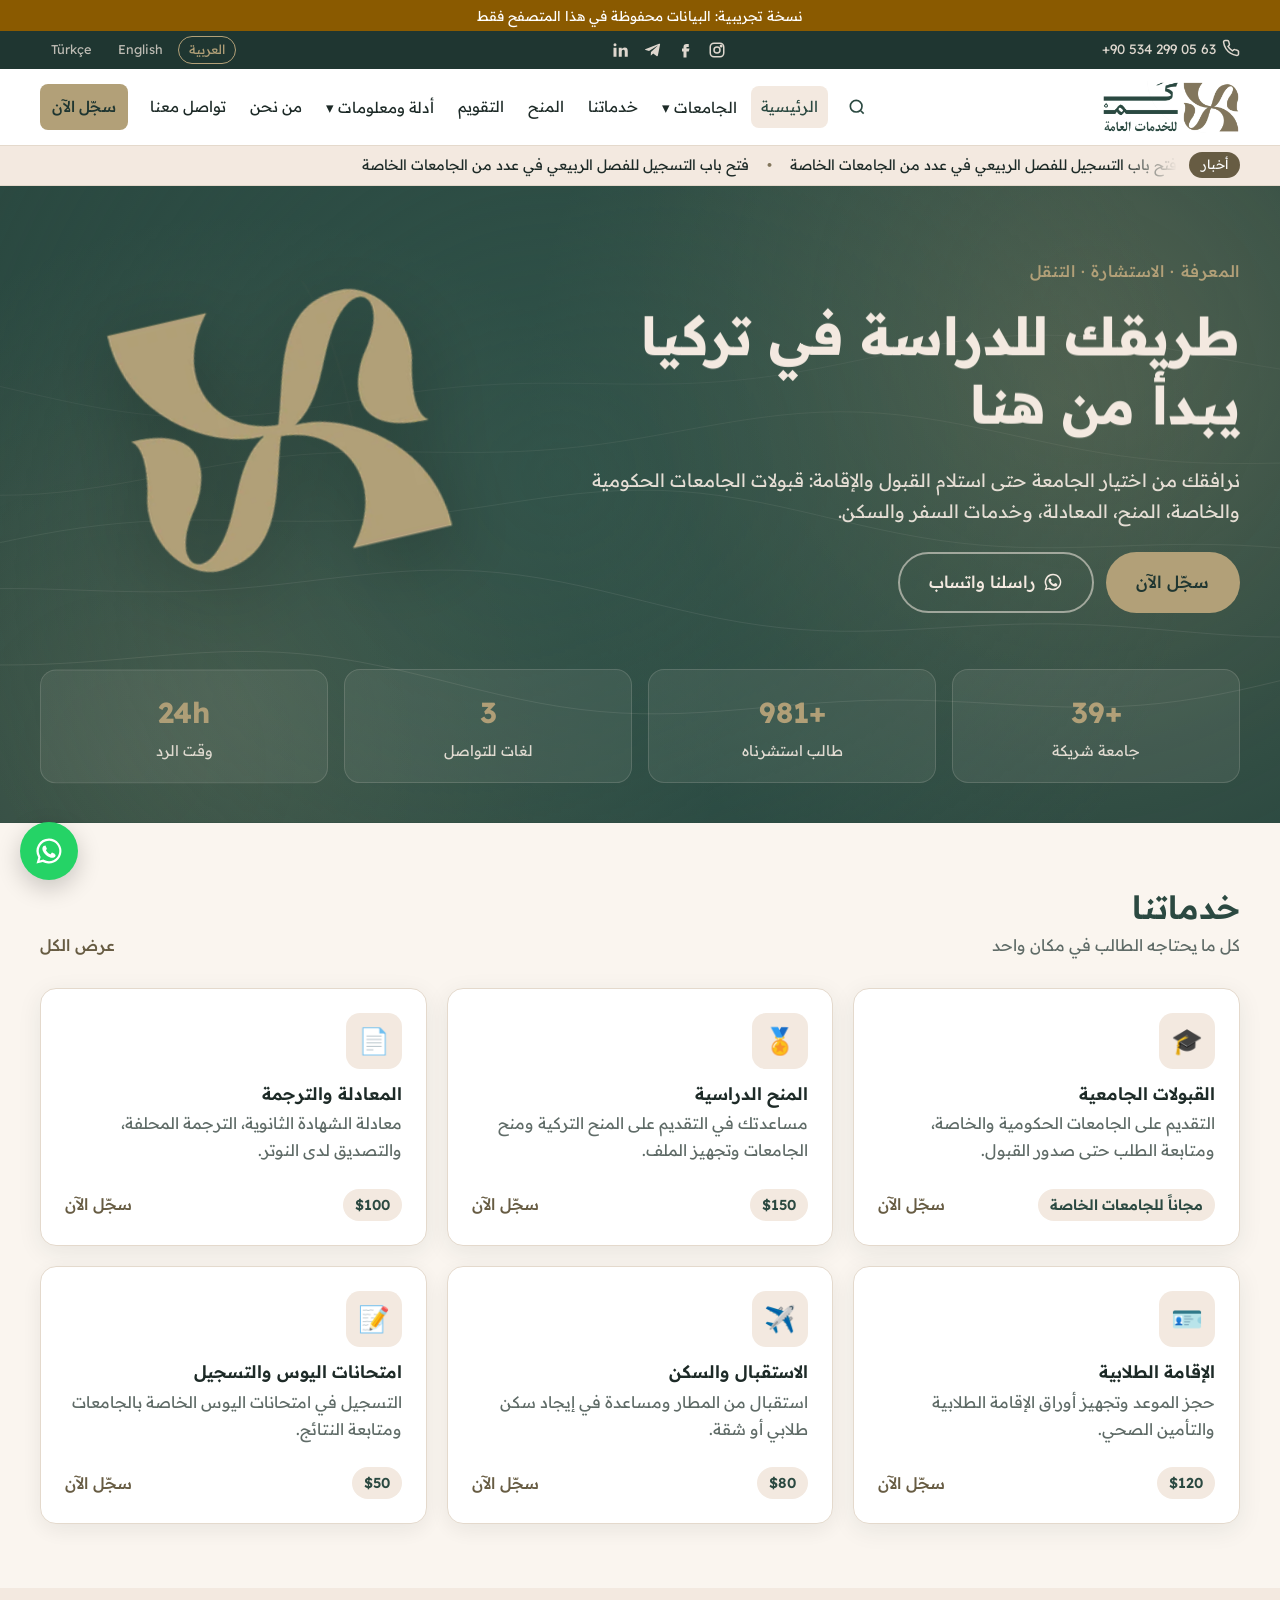
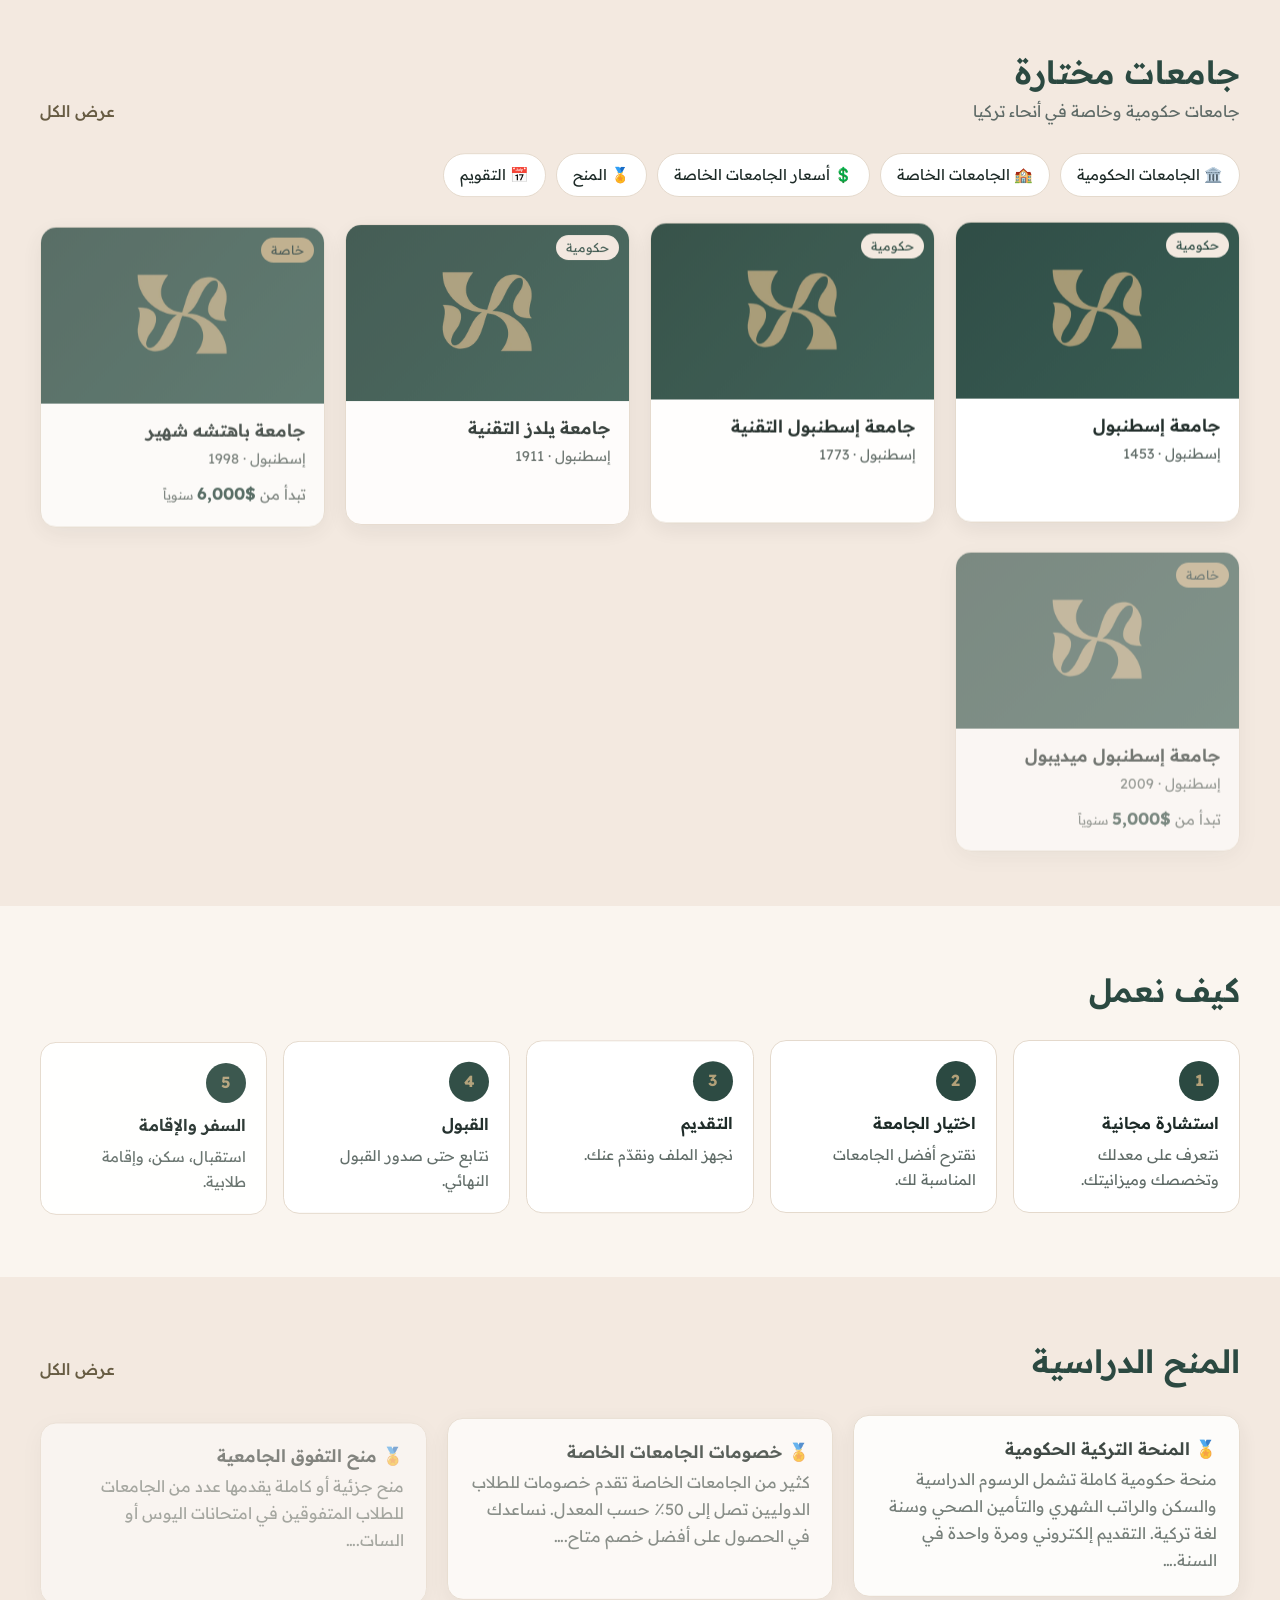
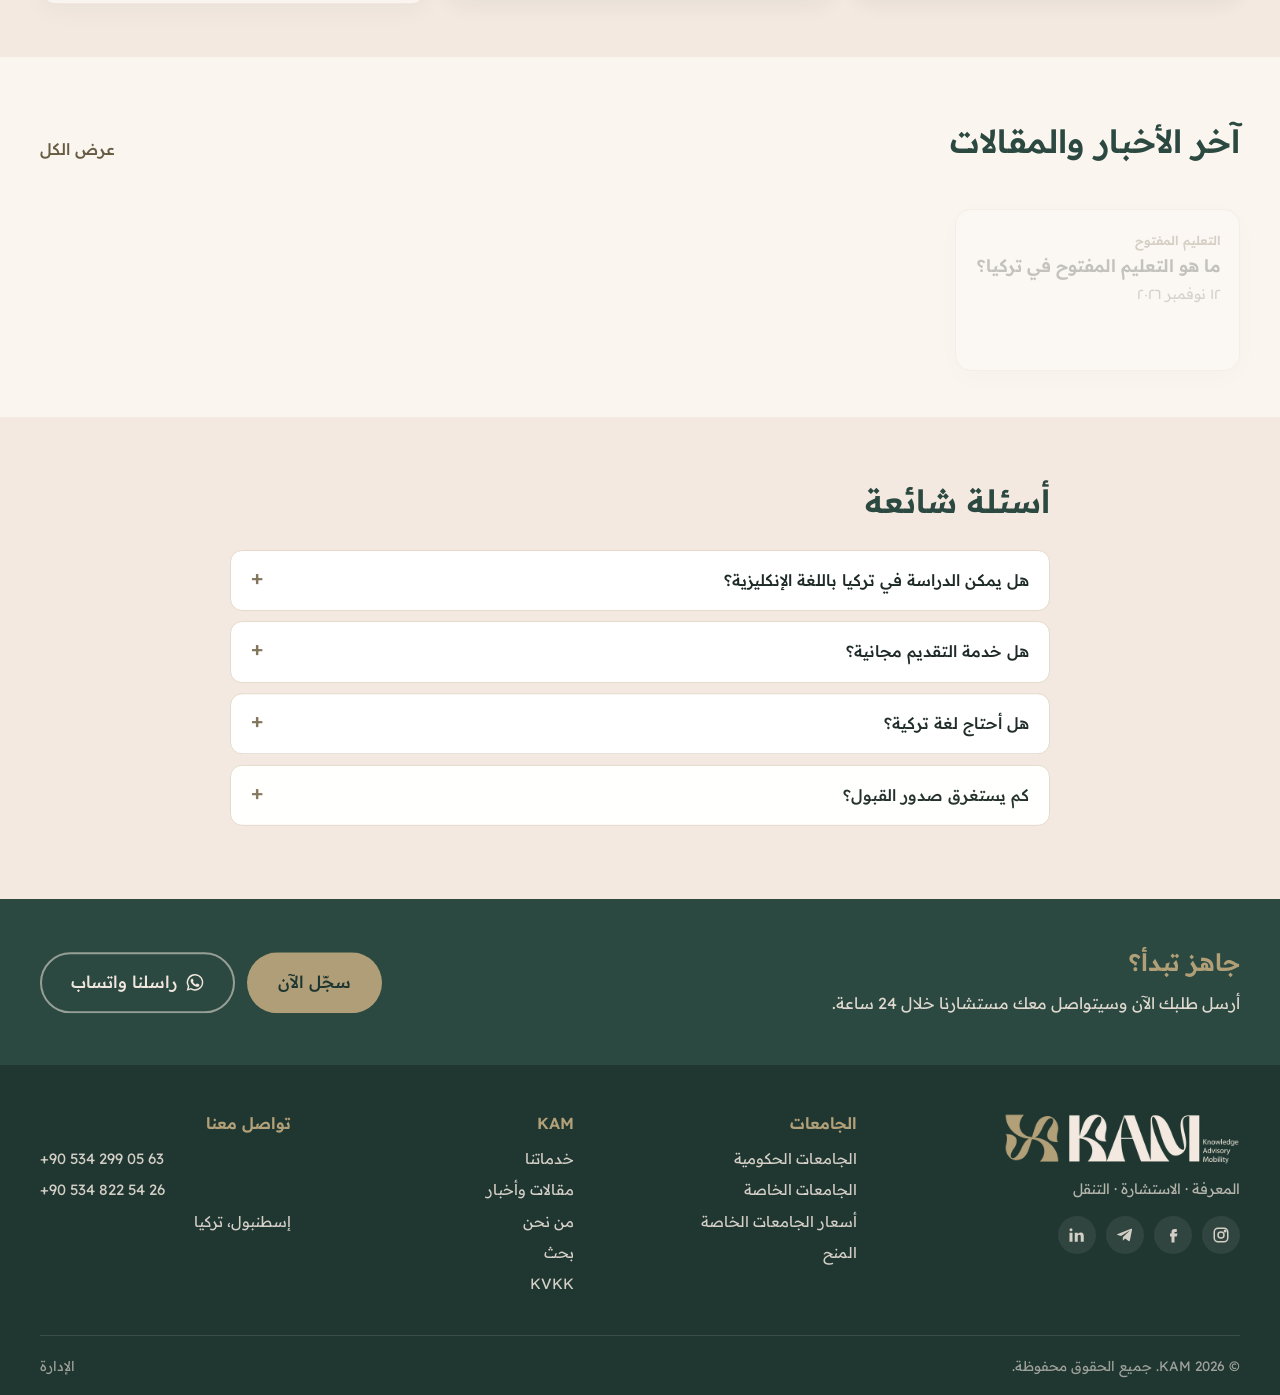
==== index.html @ 0817c44a "Spin the logo mark fast then ease to a stop on every visit to the home page" ====
<!doctype html>
<html lang="ar" dir="rtl">
<head>
  <meta charset="utf-8">
  <meta name="viewport" content="width=device-width, initial-scale=1">
  <title>KAM | كَم للخدمات العامة</title>
  <meta name="description" content="KAM: university admissions, scholarships and student services in Türkiye. كَم: قبولات جامعية ومنح وخدمات طلابية في تركيا.">
  <meta name="theme-color" content="#2B4941">
  <meta property="og:type" content="website">
  <meta property="og:site_name" content="KAM">
  <meta property="og:title" content="KAM | Knowledge · Advisory · Mobility">
  <meta property="og:description" content="KAM: university admissions, scholarships and student services in Türkiye.">
  <meta property="og:image" content="assets/og-image.png">
  <meta name="twitter:card" content="summary_large_image">
  <link rel="manifest" href="manifest.webmanifest">
  <script type="application/ld+json">
  {"@context":"https://schema.org","@type":"EducationalOrganization","name":"KAM","alternateName":"كَم للخدمات العامة","description":"University admissions, scholarships and student services in Türkiye","address":{"@type":"PostalAddress","addressLocality":"Istanbul","addressCountry":"TR"},"telephone":["+905342990563","+905348225426"],"sameAs":["https://www.instagram.com/kam.edu.tr","https://www.facebook.com/kam.edu.tr","https://t.me/kamedutr","https://www.linkedin.com/in/kam-kam-b2823a432"],"availableLanguage":["ar","en","tr"]}
  </script>
  <link rel="icon" type="image/png" href="assets/favicon.png">
  <link rel="apple-touch-icon" href="assets/apple-touch-icon.png">
  <link rel="preconnect" href="https://fonts.googleapis.com">
  <link rel="preconnect" href="https://fonts.gstatic.com" crossorigin>
  <link href="https://fonts.googleapis.com/css2?family=Readex+Pro:wght@300;400;500;600;700&display=swap" rel="stylesheet">
  <link rel="stylesheet" href="css/site.css?v=202611152048">
</head>
<body>
  <a class="skip-link" href="#app">Skip to content</a>
  <aside id="demo-banner" class="demo-banner" aria-label="demo" hidden></aside>
  <div id="topbar" class="topbar" role="region"></div>
  <header id="header" class="header"></header>
  <div id="ticker" class="ticker" role="region" aria-label="News" hidden></div>
  <main id="app" aria-live="polite"><div class="loading"><img src="assets/mark.webp" alt="" width="80" height="80"></div></main>
  <footer id="footer" class="footer"></footer>
  <noscript><p class="noscript">KAM: +90 534 299 05 63 · WhatsApp: https://wa.me/905342990563</p></noscript>
  <aside class="floating" aria-label="Quick contact">
    <button id="to-top" class="to-top" type="button"></button>
    <a id="wa-fab" class="wa-fab" target="_blank" rel="noopener" href="#/contact"></a>
  </aside>
  <script defer src="assets/vendor/gsap.min.js"></script>
  <script defer src="assets/vendor/ScrollTrigger.min.js"></script>
  <script defer src="assets/vendor/SplitText.min.js"></script>
  <script defer src="assets/vendor/lenis.min.js"></script>
  <script defer src="js/motion.js?v=202611152048"></script>
  <script type="module" src="js/site.js?v=202611152048"></script>
</body>
</html>
---- css/site.css ----
:root {
  --green: #2B4941;
  --green-2: #345a50;
  --green-dark: #1f3631;
  --olive: #82765C;
  --olive-text: #675c43;
  --gold: #B2A078;
  --ivory: #F3E9E0;
  --ivory-2: #faf5ef;
  --ink: #1d2a27;
  --muted: #5f6b67;
  --line: #e4d9cc;
  --white: #fff;
  --radius: 16px;
  --shadow: 0 6px 24px rgba(31, 54, 49, .08);
  --font: "Readex Pro", "Segoe UI", Tahoma, sans-serif;
}
* { box-sizing: border-box; }
html { scroll-behavior: smooth; }
@media (prefers-reduced-motion: reduce) { html { scroll-behavior: auto; } }
body { margin: 0; font-family: var(--font); color: var(--ink); background: var(--ivory-2); line-height: 1.7; font-size: 16px; -webkit-font-smoothing: antialiased; }
img { max-width: 100%; display: block; }
a { color: var(--green); text-decoration: none; }
h1, h2, h3, h4 { line-height: 1.3; margin: 0 0 .5em; font-weight: 600; }
p { margin: 0 0 1em; }
.wrap { width: min(1200px, 100% - 32px); margin-inline: auto; }
.narrow { width: min(820px, 100% - 32px); }
.muted { color: var(--muted); }
.mt { margin-top: 2rem; }

/* buttons */
.btn { display: inline-flex; align-items: center; justify-content: center; gap: .5em; padding: .65em 1.3em; border-radius: 999px; font: inherit; font-weight: 500; border: 2px solid transparent; cursor: pointer; transition: .2s; white-space: nowrap; }
.btn-lg { padding: .85em 1.7em; font-size: 1.05rem; }
.btn-block { display: flex; width: 100%; }
.btn-gold { background: var(--gold); color: var(--green-dark); }
.btn-gold:hover { background: #c4b38b; }
.btn-ghost { border-color: rgba(243, 233, 224, .55); color: var(--ivory); }
.btn-ghost:hover { background: rgba(243, 233, 224, .12); }
.btn-outline { border-color: var(--green); color: var(--green); background: transparent; }
.btn-outline:hover { background: var(--green); color: var(--ivory); }
.btn:disabled { opacity: .6; cursor: wait; }
.link { color: var(--olive-text); font-weight: 500; }
.link:hover { color: var(--green); text-decoration: underline; }

.demo-banner { background: #8a5a00; color: #fff; text-align: center; font-size: .85rem; padding: 4px 12px; }

/* topbar */
.topbar { background: var(--green-dark); color: var(--ivory); font-size: .85rem; }
.topbar-in { display: flex; align-items: center; justify-content: space-between; gap: 12px; min-height: 38px; flex-wrap: wrap; }
.topbar a { color: var(--ivory); display: inline-flex; align-items: center; gap: 6px; opacity: .9; }
.topbar a:hover { opacity: 1; }
.tb-social { display: flex; gap: 14px; }
.lang-switch { display: flex; gap: 4px; }
.lang-switch button { background: none; border: 1px solid transparent; color: var(--ivory); font: inherit; font-size: .8rem; padding: 2px 10px; border-radius: 999px; cursor: pointer; opacity: .75; }
.lang-switch button.on { border-color: var(--gold); color: var(--gold); opacity: 1; }

/* header */
.header { background: var(--white); position: sticky; top: 0; z-index: 50; box-shadow: 0 1px 0 var(--line); }
.header-in { display: flex; align-items: center; justify-content: space-between; gap: 16px; min-height: 76px; }
.brand-logo { height: 44px; width: auto; }
.brand-logo.ar { height: 52px; }
.nav { display: flex; align-items: center; gap: 4px; flex-wrap: wrap; }
.nav > a, .dd > a { padding: 8px 10px; border-radius: 8px; color: var(--ink); font-size: .95rem; }
.nav > a:hover, .dd > a:hover, .nav a.active { color: var(--green); background: var(--ivory); }
.nav .nav-cta { color: var(--green-dark); margin-inline-start: 8px; }
.nav .nav-cta:hover { background: #c4b38b; }
.dd { position: relative; }
.dd-menu { position: absolute; inset-inline-start: 0; top: 100%; background: var(--white); border-radius: 12px; box-shadow: var(--shadow); padding: 8px; min-width: 230px; display: none; border: 1px solid var(--line); }
.dd:hover .dd-menu, .dd:focus-within .dd-menu { display: block; }
.dd-menu a { display: block; padding: 8px 12px; border-radius: 8px; color: var(--ink); }
.dd-menu a:hover { background: var(--ivory); }
.menu-btn { display: none; background: none; border: 0; padding: 10px; cursor: pointer; }
.menu-btn span { display: block; width: 24px; height: 2px; background: var(--green); margin: 5px 0; transition: .2s; }

/* ticker */
.ticker { background: var(--ivory); border-bottom: 1px solid var(--line); font-size: .9rem; overflow: hidden; }
.ticker-in { display: flex; align-items: center; gap: 12px; min-height: 40px; }
.ticker-label { background: var(--olive-text); color: #fff; padding: 2px 12px; border-radius: 999px; font-size: .8rem; flex: none; }
.ticker-track { overflow: hidden; flex: 1; mask-image: linear-gradient(90deg, transparent, #000 5%, #000 95%, transparent); }
.ticker-move { display: inline-flex; gap: 18px; white-space: nowrap; animation: tick 40s linear infinite; }
[dir=rtl] .ticker-move { animation-name: tick-rtl; }
.ticker-move:hover { animation-play-state: paused; }
.ticker a { color: var(--ink); }
.ticker .dot { color: var(--olive); }
@keyframes tick { from { transform: translateX(0); } to { transform: translateX(-50%); } }
@keyframes tick-rtl { from { transform: translateX(0); } to { transform: translateX(50%); } }
@media (prefers-reduced-motion: reduce) { .ticker-move { animation: none; } }

/* hero */
.hero { background: var(--green); color: var(--ivory); position: relative; overflow: hidden; padding: 72px 0 40px; }
.hero.has-img { background: linear-gradient(rgba(31, 54, 49, .82), rgba(31, 54, 49, .9)), var(--hero-img) center/cover; }
.hero-pattern { position: absolute; inset: 0; background: radial-gradient(circle at 85% 20%, rgba(178, 160, 120, .18), transparent 40%), radial-gradient(circle at 10% 90%, rgba(178, 160, 120, .12), transparent 35%); pointer-events: none; }
.hero-in { position: relative; display: grid; grid-template-columns: 1.4fr 1fr; gap: 40px; align-items: center; }
.eyebrow { color: var(--gold); font-weight: 500; letter-spacing: .04em; }
.hero h1 { font-size: clamp(2rem, 4.5vw, 3.3rem); font-weight: 700; }
.lead { font-size: 1.15rem; opacity: .92; max-width: 60ch; }
.hero-actions { display: flex; gap: 12px; flex-wrap: wrap; margin-top: 24px; }
.hero-mark { display: flex; justify-content: center; }
.hero-mark img { width: min(320px, 80%); opacity: .95; filter: drop-shadow(0 20px 40px rgba(0, 0, 0, .25)); }
.stats { position: relative; display: grid; grid-template-columns: repeat(4, 1fr); gap: 16px; margin-top: 56px; }
.stat { background: rgba(243, 233, 224, .08); border: 1px solid rgba(243, 233, 224, .15); border-radius: var(--radius); padding: 18px; text-align: center; }
.stat b { display: block; font-size: 1.8rem; color: var(--gold); }
.stat span { font-size: .92rem; opacity: .9; }
.stats.dark { margin-top: 0; }
.stats.dark .stat { background: var(--green); color: var(--ivory); }

/* sections */
.section { padding: 64px 0; }
.section.alt { background: var(--ivory); }
.sec-head { display: flex; align-items: flex-end; justify-content: space-between; gap: 16px; margin-bottom: 28px; flex-wrap: wrap; }
.sec-head h2 { font-size: clamp(1.5rem, 3vw, 2rem); color: var(--green); margin: 0; }
.sec-head p { color: var(--muted); margin: 4px 0 0; }
.page-head { background: var(--green); color: var(--ivory); padding: 48px 0 40px; }
.page-head h1 { font-size: clamp(1.7rem, 4vw, 2.5rem); margin: 0; }
.page-head p { opacity: .85; margin: 8px 0 0; max-width: 70ch; }

.grid { display: grid; gap: 20px; }
.g3 { grid-template-columns: repeat(3, 1fr); }
.g4 { grid-template-columns: repeat(4, 1fr); }
.card { background: var(--white); border-radius: var(--radius); box-shadow: var(--shadow); border: 1px solid var(--line); overflow: hidden; display: flex; flex-direction: column; color: var(--ink); transition: transform .2s, box-shadow .2s; }
a.card:hover { transform: translateY(-3px); box-shadow: 0 12px 30px rgba(31, 54, 49, .14); }
.card-body { padding: 16px 18px 18px; }
.card h3 { font-size: 1.08rem; margin-bottom: .3em; }
.meta { color: var(--muted); font-size: .88rem; margin: 0; }
.thumb { position: relative; aspect-ratio: 16/10; background: var(--ivory); }
.thumb img { width: 100%; height: 100%; object-fit: cover; }
.thumb-ph { width: 100%; height: 100%; display: grid; place-items: center; background: linear-gradient(135deg, var(--green), var(--green-2)); }
.thumb-ph img { width: 34%; height: auto; opacity: .9; }
.tag { position: absolute; top: 10px; inset-inline-start: 10px; padding: 2px 10px; border-radius: 999px; font-size: .78rem; background: var(--ivory); color: var(--green); }
.tag.private { background: var(--gold); color: var(--green-dark); }
.page-head .tag { position: static; display: inline-block; margin-bottom: 8px; }
.price { margin: 8px 0 0; font-size: .92rem; color: var(--muted); }
.price b { color: var(--green); font-size: 1.05rem; }
.price.big b { font-size: 1.5rem; }
.price-pill { background: var(--ivory); color: var(--green); border-radius: 999px; padding: 4px 12px; font-size: .9rem; font-weight: 600; }
.price-pill.muted { color: var(--muted); font-weight: 400; }

.service-card { padding: 24px; }
.svc-icon { width: 56px; height: 56px; border-radius: 14px; background: var(--ivory); display: grid; place-items: center; font-size: 1.6rem; margin-bottom: 14px; overflow: hidden; }
.svc-icon img { width: 100%; height: 100%; object-fit: cover; }
.service-card p { color: var(--muted); flex: 1; }
.svc-foot { display: flex; align-items: center; justify-content: space-between; gap: 8px; margin-top: 8px; flex-wrap: wrap; }

.quick-links { display: flex; gap: 10px; flex-wrap: wrap; margin-bottom: 24px; }
.ql { background: var(--white); border: 1px solid var(--line); padding: 8px 16px; border-radius: 999px; color: var(--ink); font-size: .93rem; }
.ql:hover { border-color: var(--olive); color: var(--green); }

.steps { list-style: none; padding: 0; margin: 0; display: grid; grid-template-columns: repeat(5, 1fr); gap: 16px; counter-reset: s; }
.steps li { background: var(--white); border: 1px solid var(--line); border-radius: var(--radius); padding: 20px; position: relative; }
.steps .num { width: 40px; height: 40px; border-radius: 50%; background: var(--green); color: var(--gold); display: grid; place-items: center; font-weight: 700; margin-bottom: 12px; }
.steps h3 { font-size: 1.02rem; }
.steps p { color: var(--muted); font-size: .92rem; margin: 0; }

.sch-card { padding: 22px; }
.sch-card p { color: var(--muted); margin: 0; }
.sch-full { padding: 28px; margin-bottom: 20px; }
.sch-img { border-radius: 12px; margin-bottom: 16px; max-height: 280px; object-fit: cover; width: 100%; }
.row-gap { display: flex; gap: 14px; align-items: center; flex-wrap: wrap; }

.article-card .cat, .cat { display: inline-block; font-size: .78rem; color: var(--olive-text); font-weight: 600; margin-bottom: 4px; }
.article-img { border-radius: var(--radius); margin-bottom: 24px; width: 100%; }

.faq details { background: var(--white); border: 1px solid var(--line); border-radius: 12px; margin-bottom: 10px; }
.faq summary { padding: 16px 20px; cursor: pointer; font-weight: 500; list-style: none; display: flex; justify-content: space-between; gap: 12px; }
.faq summary::after { content: "+"; color: var(--olive); font-size: 1.3rem; line-height: 1; }
.faq details[open] summary::after { content: "−"; }
.faq details > div { padding: 0 20px 6px; color: var(--muted); }

.cta-band { background: var(--green); color: var(--ivory); padding: 48px 0; }
.cta-in { display: flex; justify-content: space-between; align-items: center; gap: 24px; flex-wrap: wrap; }
.cta-in h2 { color: var(--gold); }
.cta-in p { margin: 0; opacity: .9; }
.cta-in .hero-actions { margin: 0; }

/* list pages */
.filters { display: flex; gap: 12px; flex-wrap: wrap; align-items: center; margin-bottom: 24px; }
.tabs { display: flex; gap: 6px; flex-wrap: wrap; margin-bottom: 16px; }
.filters .tabs { margin: 0; }
.tabs a { padding: 6px 16px; border-radius: 999px; background: var(--white); border: 1px solid var(--line); color: var(--ink); font-size: .93rem; }
.tabs a.on { background: var(--green); color: var(--ivory); border-color: var(--green); }
input, select, textarea { font: inherit; padding: 10px 14px; border: 1px solid var(--line); border-radius: 10px; background: var(--white); color: var(--ink); width: 100%; }
input:focus, select:focus, textarea:focus { outline: 2px solid var(--gold); outline-offset: 1px; border-color: var(--gold); }
.filters input, .filters select { width: auto; flex: 1; min-width: 180px; }
.wide-search { margin-bottom: 24px; }
.empty { color: var(--muted); padding: 24px 0; }

.two-col { display: grid; grid-template-columns: 1fr 340px; gap: 32px; align-items: start; }
.prose { font-size: 1.04rem; }
.prose h2 { color: var(--green); margin-top: 1.5em; }
.prose h3 { color: var(--green); margin-top: 1.4em; font-size: 1.1rem; }
.side-card { background: var(--white); border: 1px solid var(--line); border-radius: var(--radius); padding: 24px; display: flex; flex-direction: column; gap: 12px; position: sticky; top: 96px; }
.side-card.center { align-items: center; text-align: center; }
.about-logo { max-width: 240px; margin: 10px 0; }
.uni-head-in { display: flex; gap: 24px; align-items: center; }
.uni-logo { width: 120px; height: 120px; border-radius: 20px; overflow: hidden; flex: none; border: 3px solid rgba(243, 233, 224, .2); }
.uni-logo > img, .uni-logo .thumb-ph { width: 100%; height: 100%; object-fit: cover; }
.uni-logo .thumb-ph img { width: 50%; height: auto; }

.table { width: 100%; border-collapse: collapse; background: var(--white); border-radius: 12px; overflow: hidden; border: 1px solid var(--line); font-size: .96rem; }
.table th, .table td { padding: 10px 14px; text-align: start; border-bottom: 1px solid var(--line); }
.table th { background: var(--ivory); color: var(--green); font-weight: 600; }
.table tr:last-child td { border-bottom: 0; }
.table td:last-child { font-weight: 600; color: var(--green); white-space: nowrap; }
.note { color: var(--muted); font-size: .88rem; margin-top: 10px; }
.price-block { background: var(--white); border: 1px solid var(--line); border-radius: var(--radius); padding: 20px; margin-bottom: 18px; }
.pb-head { display: flex; align-items: center; gap: 12px; flex-wrap: wrap; margin-bottom: 12px; }
.pb-head h3 { margin: 0; color: var(--green); }

.timeline { list-style: none; padding: 0; margin: 0 0 1rem; }
.timeline li { display: grid; grid-template-columns: 170px 1fr; gap: 16px; padding: 16px 0; border-bottom: 1px solid var(--line); }
.timeline time { color: var(--olive-text); font-weight: 600; }
.timeline h3 { font-size: 1.05rem; margin: 0; }
.timeline p { color: var(--muted); margin: 4px 0 0; font-size: .92rem; }
.timeline.past { opacity: .6; }

.contact-list { display: grid; gap: 22px; }
.contact-list h3 { color: var(--green); font-size: 1rem; margin-bottom: 4px; }
.map { width: 100%; height: 380px; border: 0; border-radius: var(--radius); }

/* form */
.form { padding: 28px; }
.form-grid { display: grid; grid-template-columns: 1fr 1fr; gap: 16px; margin-bottom: 18px; }
.form label { display: flex; flex-direction: column; gap: 6px; font-size: .93rem; font-weight: 500; }
.form label.full { grid-column: 1 / -1; }
.form label.check { flex-direction: row; align-items: flex-start; gap: 10px; font-weight: 400; }
.form label.check input { width: 20px; height: 20px; flex: none; margin-top: 3px; accent-color: var(--green); }
.form label.invalid input, .form label.invalid select { border-color: #b3261e; }
.form label.invalid.check span { color: #b3261e; }
.req { color: #b3261e; }
.hp, .sr-only { position: absolute !important; width: 1px; height: 1px; padding: 0; margin: -1px; overflow: hidden; clip: rect(0 0 0 0); clip-path: inset(50%); white-space: nowrap; border: 0; }
.form-error { color: #b3261e; font-weight: 500; }
.done { padding: 40px; text-align: center; align-items: center; }
.done h2 { color: var(--green); }

/* footer */
.footer { background: var(--green-dark); color: var(--ivory); padding-top: 48px; }
.footer-grid { display: grid; grid-template-columns: 1.4fr 1fr 1fr 1fr; gap: 32px; }
.footer h2.f-h { font-size: 1rem; }
.footer h4, .footer h2.f-h { color: var(--gold); font-size: 1rem; margin-bottom: 12px; }
.footer a, .footer span { display: block; color: var(--ivory); opacity: .85; margin-bottom: 6px; font-size: .93rem; }
.footer a:hover { opacity: 1; }
.footer-logo { height: 52px; width: auto; margin-bottom: 12px; }
.muted-light { opacity: .7; font-size: .9rem; }
.footer-social { display: flex; gap: 10px; }
.footer-social a { display: grid; place-items: center; width: 38px; height: 38px; border-radius: 50%; background: rgba(243, 233, 224, .1); margin: 0; }
.footer-social.dark a { background: var(--ivory); color: var(--green); }
.footer-bottom { display: flex; justify-content: space-between; gap: 12px; border-top: 1px solid rgba(243, 233, 224, .12); margin-top: 32px; padding: 18px 0; flex-wrap: wrap; }
.footer-bottom span, .footer-bottom a { margin: 0; font-size: .85rem; opacity: .6; }

.wa-fab { position: fixed; bottom: 20px; inset-inline-end: 20px; width: 58px; height: 58px; border-radius: 50%; background: #25D366; color: #fff; display: grid; place-items: center; box-shadow: 0 8px 24px rgba(0, 0, 0, .2); z-index: 60; }
.wa-fab svg { width: 30px; height: 30px; }
.loading { min-height: 60vh; display: grid; place-items: center; }
.loading img { width: 80px; animation: pulse 1.2s ease-in-out infinite; }
@keyframes pulse { 50% { opacity: .3; } }

/* responsive */
@media (max-width: 1100px) {
  .menu-btn { display: block; }
  .nav { display: none; position: absolute; top: 100%; inset-inline: 0; background: var(--white); flex-direction: column; flex-wrap: nowrap; align-items: stretch; padding: 12px 16px 20px; box-shadow: var(--shadow); max-height: calc(100vh - 120px); overflow: auto; }
  .nav-open .nav { display: flex; }
  .dd-menu { display: block; position: static; box-shadow: none; border: 0; padding: 0 12px; }
  .nav .nav-cta { margin: 8px 0 0; }
  .g4 { grid-template-columns: repeat(3, 1fr); }
  .steps { grid-template-columns: repeat(3, 1fr); }
}
@media (max-width: 860px) {
  .hero-in, .two-col { grid-template-columns: 1fr; }
  .hero-mark { display: none; }
  .stats { grid-template-columns: repeat(2, 1fr); }
  .g3, .g4 { grid-template-columns: repeat(2, 1fr); }
  .footer-grid { grid-template-columns: 1fr 1fr; }
  .side-card { position: static; }
  .steps { grid-template-columns: 1fr 1fr; }
}
@media (max-width: 560px) {
  .g3, .g4, .steps, .form-grid { grid-template-columns: 1fr; }
  .footer-grid { grid-template-columns: 1fr; }
  .timeline li { grid-template-columns: 1fr; gap: 4px; }
  .tb-contact { display: none; }
  .section { padding: 44px 0; }
  .hero { padding: 48px 0 32px; }
  .brand-logo { height: 36px; }
  .brand-logo.ar { height: 44px; }
  .uni-head-in { flex-direction: column; align-items: flex-start; }
  .uni-logo { width: 84px; height: 84px; }
  .form { padding: 20px; }
}

/* admission calendar table */
.cal-search { padding: 20px; margin-bottom: 18px; background: var(--ivory); box-shadow: none; }
.cal-search label { font-weight: 600; color: var(--green); margin-bottom: 10px; display: block; }
.cal-search-row { display: flex; gap: 10px; flex-wrap: wrap; }
.cal-search-row input { flex: 3; min-width: 220px; }
.cal-search-row select { flex: 1; min-width: 150px; width: auto; }
.btn-clear { background: var(--olive-text); color: #fff; border-radius: 10px; }
.btn-clear:hover { background: var(--green); }
.cal-legend { display: flex; gap: 16px; flex-wrap: wrap; margin-bottom: 14px; font-size: .9rem; }
.lg { display: inline-flex; align-items: center; gap: 6px; }
.lg::before { content: ""; width: 14px; height: 14px; border-radius: 4px; background: var(--c); }
.lg.open, .st-open { --c: #1a7a43; --bg: #cdebd7; }
.lg.soon, .st-soon { --c: #675c43; --bg: #ffffff; }
.lg.closed, .st-closed { --c: #c0392b; --bg: #f6d4d0; }
.lg.soon::before { background: #fff; border: 1px solid var(--line); }
.cal-wrap { background: var(--white); border-radius: var(--radius); border: 1px solid var(--line); overflow-x: auto; }
.cal-table { width: 100%; border-collapse: collapse; font-size: .95rem; }
.cal-table th { background: var(--green); color: var(--ivory); font-weight: 500; padding: 14px; text-align: start; white-space: nowrap; }
.cal-table td { padding: 14px; border-bottom: 1px solid rgba(0, 0, 0, .06); background: var(--bg); }
.cal-table tr td:first-child { border-inline-start: 5px solid var(--c); }
.cal-table td b { display: block; color: var(--ink); }
.st-badge { display: inline-block; margin-top: 4px; font-size: .75rem; color: #fff; background: var(--c); padding: 1px 8px; border-radius: 999px; }
.st-closed td { color: #6b2a23; }
.st-closed .btn-reg { background: #5c6260; }
.cal-act { white-space: nowrap; }
.btn-reg { background: var(--green); color: var(--ivory); padding: .45em 1.1em; border-radius: 10px; font-size: .9rem; }
.btn-reg:hover { background: var(--green-dark); }
@media (max-width: 760px) {
  .cal-table thead { display: none; }
  .cal-table, .cal-table tbody, .cal-table tr, .cal-table td { display: block; width: 100%; }
  .cal-table tr { border-inline-start: 5px solid var(--c); background: var(--bg); margin-bottom: 10px; border-radius: 10px; overflow: hidden; }
  .cal-table tr td:first-child { border-inline-start: 0; }
  .cal-table td { border: 0; padding: 6px 14px; display: flex; justify-content: space-between; gap: 12px; }
  .cal-table td[data-l]::before { content: attr(data-l); color: var(--muted); font-size: .85rem; flex: none; }
  .cal-table td:first-child { display: block; padding-top: 12px; }
  .cal-table td:first-child::before { display: none; }
  .cal-act { padding-bottom: 12px !important; }
}

/* university page */
.uni-hero { position: relative; min-height: 380px; display: flex; align-items: stretch; color: #fff; background: linear-gradient(135deg, var(--green-dark), var(--green)); overflow: hidden; }
.uni-hero.has-img { background: linear-gradient(180deg, rgba(0,0,0,.15) 30%, rgba(20,35,31,.88)), var(--cover) center/cover; min-height: 460px; }
.uni-hero-mark { position: absolute; inset-inline-end: 6%; top: 50%; transform: translateY(-50%); width: 260px; opacity: .14; }
.uni-hero-in { position: relative; padding: 24px 0 36px; display: flex; flex-direction: column; justify-content: space-between; gap: 40px; min-height: inherit; }
.crumbs { font-size: .88rem; opacity: .85; }
.crumbs a { color: #fff; }
.uni-hero-title { display: flex; gap: 20px; align-items: flex-end; }
.uni-hero h1 { font-size: clamp(1.8rem, 4.5vw, 3rem); margin: 8px 0 4px; text-shadow: 0 2px 12px rgba(0,0,0,.3); }
.alt-name { display: block; font-size: .5em; font-weight: 500; opacity: .85; margin-top: 4px; }
.uni-hero p { margin: 0; opacity: .9; }
.uni-hero .tag { position: static; display: inline-block; background: var(--gold); color: var(--green-dark); }
.uni-hero .uni-logo { width: 96px; height: 96px; background: #fff; border-radius: 18px; padding: 8px; flex: none; }
.uni-hero .uni-logo img { width: 100%; height: 100%; object-fit: contain; }
.uni-tabs { background: var(--white); border-bottom: 1px solid var(--line); position: sticky; top: 76px; z-index: 20; }
.uni-tabs .wrap { display: flex; gap: 4px; overflow-x: auto; }
.uni-tabs a { padding: 14px 16px; color: var(--ink); white-space: nowrap; border-bottom: 3px solid transparent; }
.uni-tabs a:hover { color: var(--green); border-color: var(--gold); }
.uni-body { min-width: 0; }
.uni-sec { background: var(--white); border: 1px solid var(--line); border-radius: var(--radius); padding: 24px; margin-bottom: 20px; scroll-margin-top: 150px; }
.uni-sec h2 { color: var(--green); font-size: 1.3rem; padding-bottom: 10px; border-bottom: 2px solid var(--ivory); margin-bottom: 16px; }
.uni-sec p:last-child { margin-bottom: 0; }
.chips { list-style: none; padding: 0; margin: 0; display: flex; flex-wrap: wrap; gap: 8px; }
.chips li { background: var(--ivory); color: var(--green); padding: 6px 14px; border-radius: 999px; font-size: .93rem; }
.checks { list-style: none; padding: 0; margin: 0; display: grid; gap: 8px; }
.checks li { padding-inline-start: 30px; position: relative; }
.checks li::before { content: "✓"; position: absolute; inset-inline-start: 0; width: 22px; height: 22px; border-radius: 50%; background: var(--green); color: var(--gold); display: grid; place-items: center; font-size: .8rem; top: 2px; }
.uni-dates { display: grid; gap: 12px; }
.ud { background: var(--bg); border: 1px solid rgba(0,0,0,.06); border-inline-start: 5px solid var(--c); border-radius: 12px; padding: 14px 16px; }
.ud dl { display: grid; grid-template-columns: repeat(4, 1fr); gap: 10px; margin: 10px 0 0; }
.ud dt { font-size: .8rem; color: #4d5653; }
.ud dd { margin: 0; font-weight: 600; }
.uni-cta { flex-direction: row; align-items: center; justify-content: space-between; gap: 16px; padding: 24px; background: var(--ivory); box-shadow: none; flex-wrap: wrap; }
.uni-cta h3 { color: var(--green); }
.uni-cta p { margin: 0; color: var(--muted); }
.uni-side { display: grid; gap: 18px; position: sticky; top: 140px; }
.uni-side .side-card { position: static; }
.facts { display: grid; gap: 8px; margin: 0; }
.facts div { display: flex; justify-content: space-between; gap: 10px; border-bottom: 1px dashed var(--line); padding-bottom: 6px; }
.facts dt { color: var(--muted); }
.facts dd { margin: 0; font-weight: 600; text-align: end; }
.contact-box { background: linear-gradient(160deg, var(--green), var(--green-dark)); color: var(--ivory); border: 0; }
.contact-box h3 { color: var(--gold); margin: 0; }
.contact-box p { margin: 0; opacity: .9; font-size: .93rem; }
.btn-wa { background: #117a43; color: #fff; }
.btn-tg { background: #1a6fa3; color: #fff; }
@media (max-width: 860px) {
  .uni-side { position: static; }
  .uni-tabs { top: 0; }
  .ud dl { grid-template-columns: 1fr 1fr; }
  .uni-hero { min-height: 300px; }
  .uni-hero.has-img { min-height: 360px; }
}

/* motion (GSAP + Lenis) */
html.lenis, html.lenis body { height: auto; }
html.lenis { scroll-behavior: auto; }
.lenis:not(.lenis-autoToggle).lenis-stopped { overflow: clip; }
.lenis.lenis-smooth [data-lenis-prevent] { overscroll-behavior: contain; }
.lenis.lenis-smooth iframe { pointer-events: none; }
.hero-canvas { position: absolute; inset: 0; width: 100%; height: 100%; pointer-events: none; }
.motion .hero .hero-pattern { opacity: .5; }
.hero-in, .hero .stats { z-index: 1; }
.sw { will-change: transform; }

/* audit additions */
:focus-visible { outline: 3px solid var(--gold); outline-offset: 2px; }
.form label.check a { text-decoration: underline; }
.header-tools { display: flex; align-items: center; gap: 4px; order: 3; }
.search-btn { display: grid; place-items: center; width: 42px; height: 42px; border-radius: 50%; color: var(--green); }
.search-btn:hover { background: var(--ivory); }
@media (min-width: 1101px) { .header-tools { order: 0; margin-inline-start: auto; } .header-in { gap: 8px; } }
.search-form { display: flex; gap: 10px; margin-bottom: 24px; flex-wrap: wrap; }
.search-form input { flex: 1; min-width: 220px; font-size: 1.05rem; padding: 14px 18px; }
.search-h { color: var(--green); font-size: 1.15rem; margin-top: 28px; }
.search-h small { color: var(--muted); font-weight: 400; }
.search-list { list-style: none; padding: 0; margin: 0; display: grid; gap: 8px; }
.search-list a { display: flex; flex-direction: column; background: var(--white); border: 1px solid var(--line); border-radius: 12px; padding: 12px 16px; color: var(--ink); }
.search-list a:hover { border-color: var(--olive); }
.search-list span { color: var(--muted); font-size: .88rem; }
.share { display: flex; align-items: center; gap: 8px; flex-wrap: wrap; margin: 20px 0; }
.share span { color: var(--muted); font-size: .92rem; margin-inline-end: 4px; }
.share a, .share button { display: grid; place-items: center; width: 38px; height: 38px; border-radius: 50%; background: var(--ivory); color: var(--green); border: 0; cursor: pointer; }
.share a:hover, .share button:hover { background: var(--green); color: var(--ivory); }
.share .copy-link.ok { background: #1f8a4c; color: #fff; }
.updated { color: var(--muted); font-size: .85rem; margin: 0; }
.cal-levels { margin-bottom: 12px; }
.to-top { position: fixed; bottom: 90px; inset-inline-end: 26px; width: 44px; height: 44px; border-radius: 50%; border: 0; background: var(--green); color: var(--ivory); display: grid; place-items: center; cursor: pointer; opacity: 0; pointer-events: none; transform: translateY(10px); transition: .25s; z-index: 60; box-shadow: var(--shadow); }
.to-top.show { opacity: 1; pointer-events: auto; transform: none; }
.noscript { padding: 40px 16px; text-align: center; }
.skip-link { position: absolute; inset-inline-start: 12px; top: -60px; background: var(--gold); color: var(--green-dark); padding: 8px 14px; border-radius: 8px; z-index: 100; }
.skip-link:focus { top: 12px; }
.price-block h2 { margin: 0; color: var(--green); font-size: 1.15rem; }
.contact-list h2 { color: var(--green); font-size: 1rem; margin-bottom: 4px; }
.prose h2.ph { font-size: 1.1rem; }

/* logo mark also on phones (spins on the home page) */
.hero-mark img { transform-origin: 50% 50%; }
@media (max-width: 860px) {
  .hero-mark { display: flex; order: -1; justify-content: flex-start; }
  .hero-mark img { width: 120px; }
}
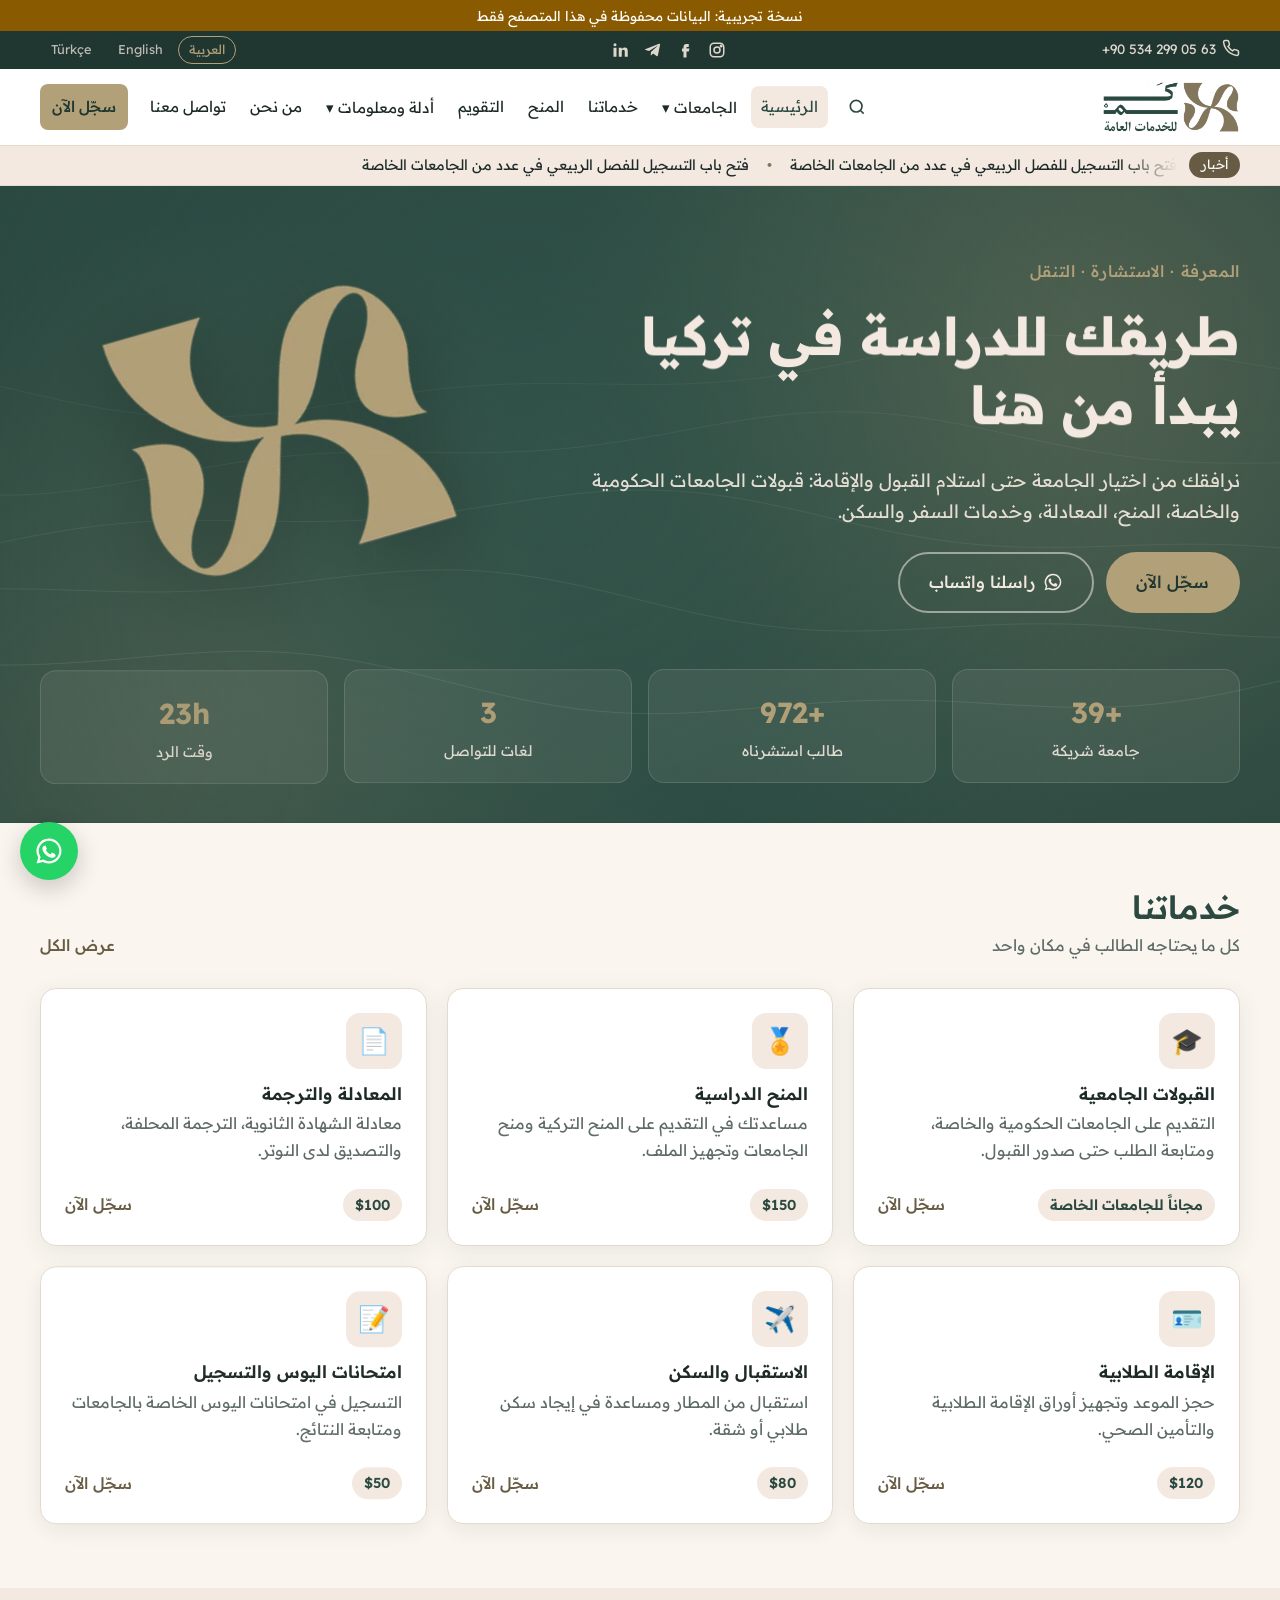
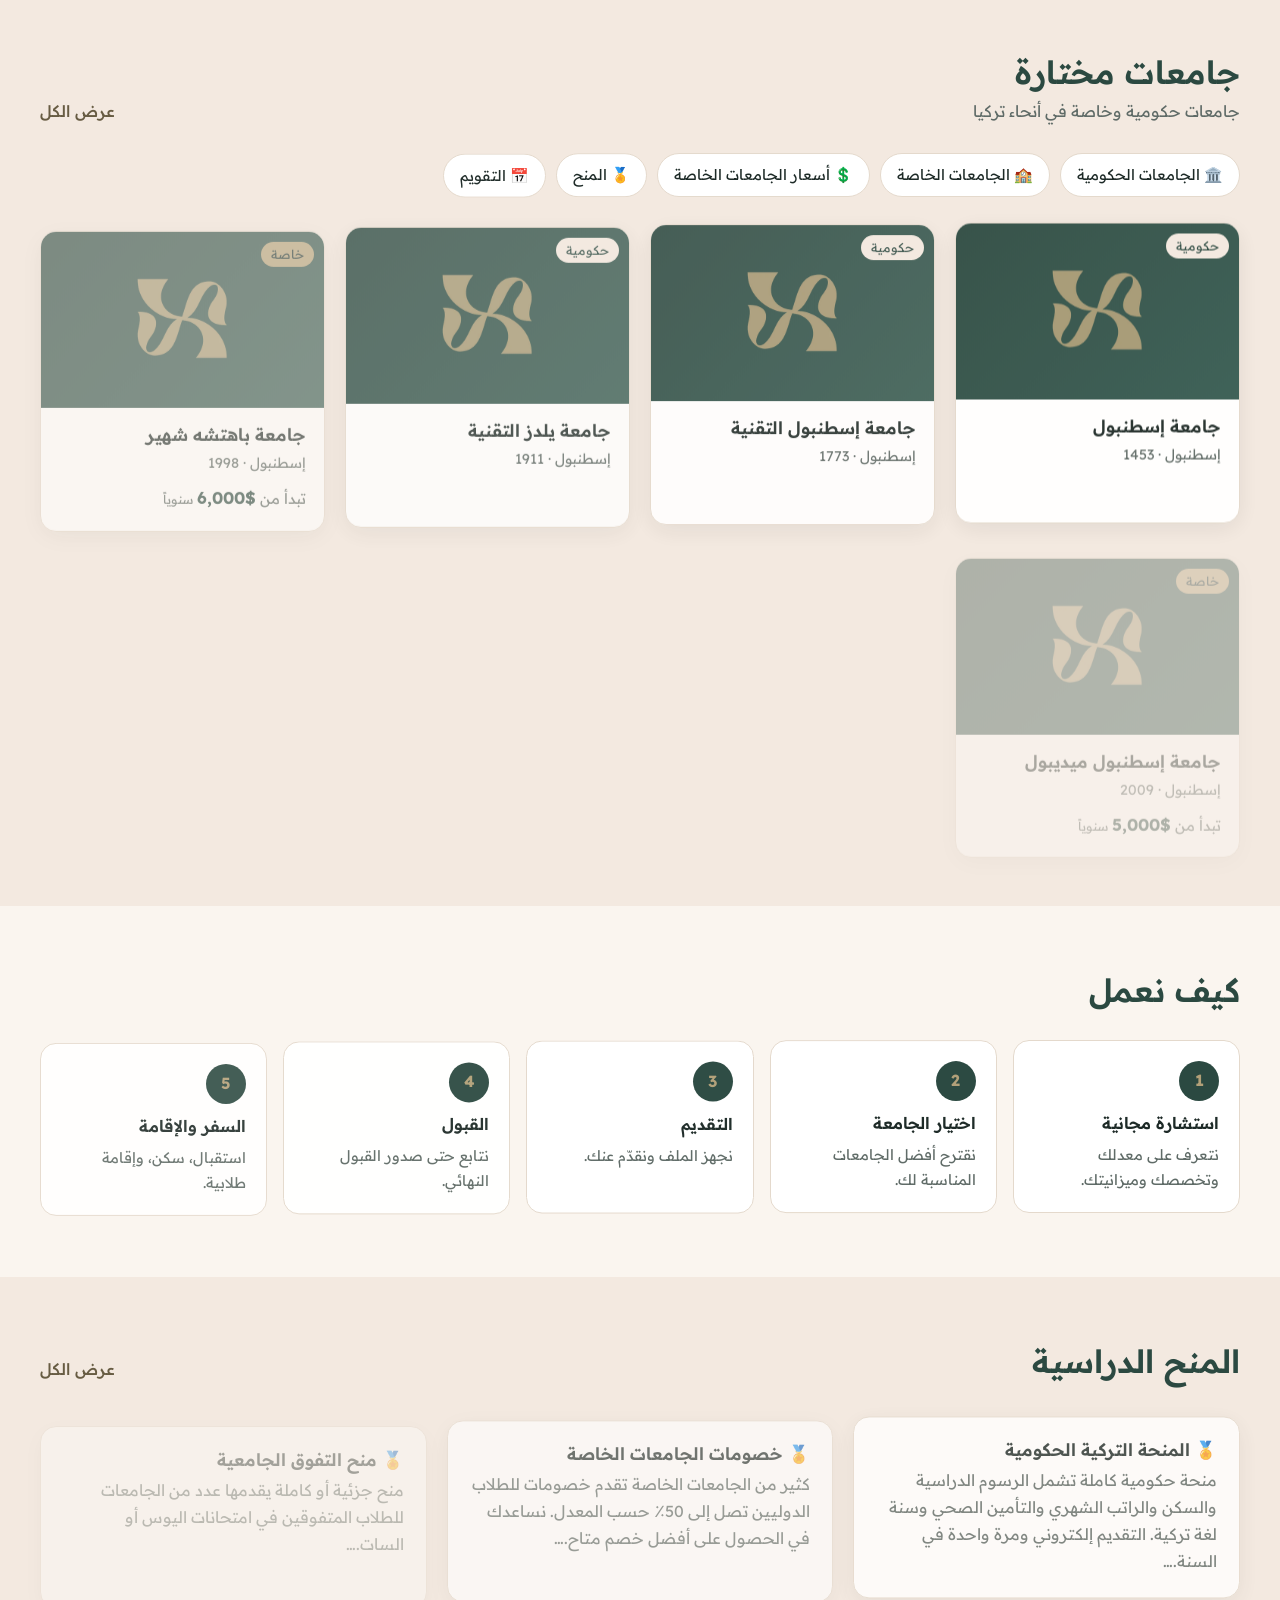
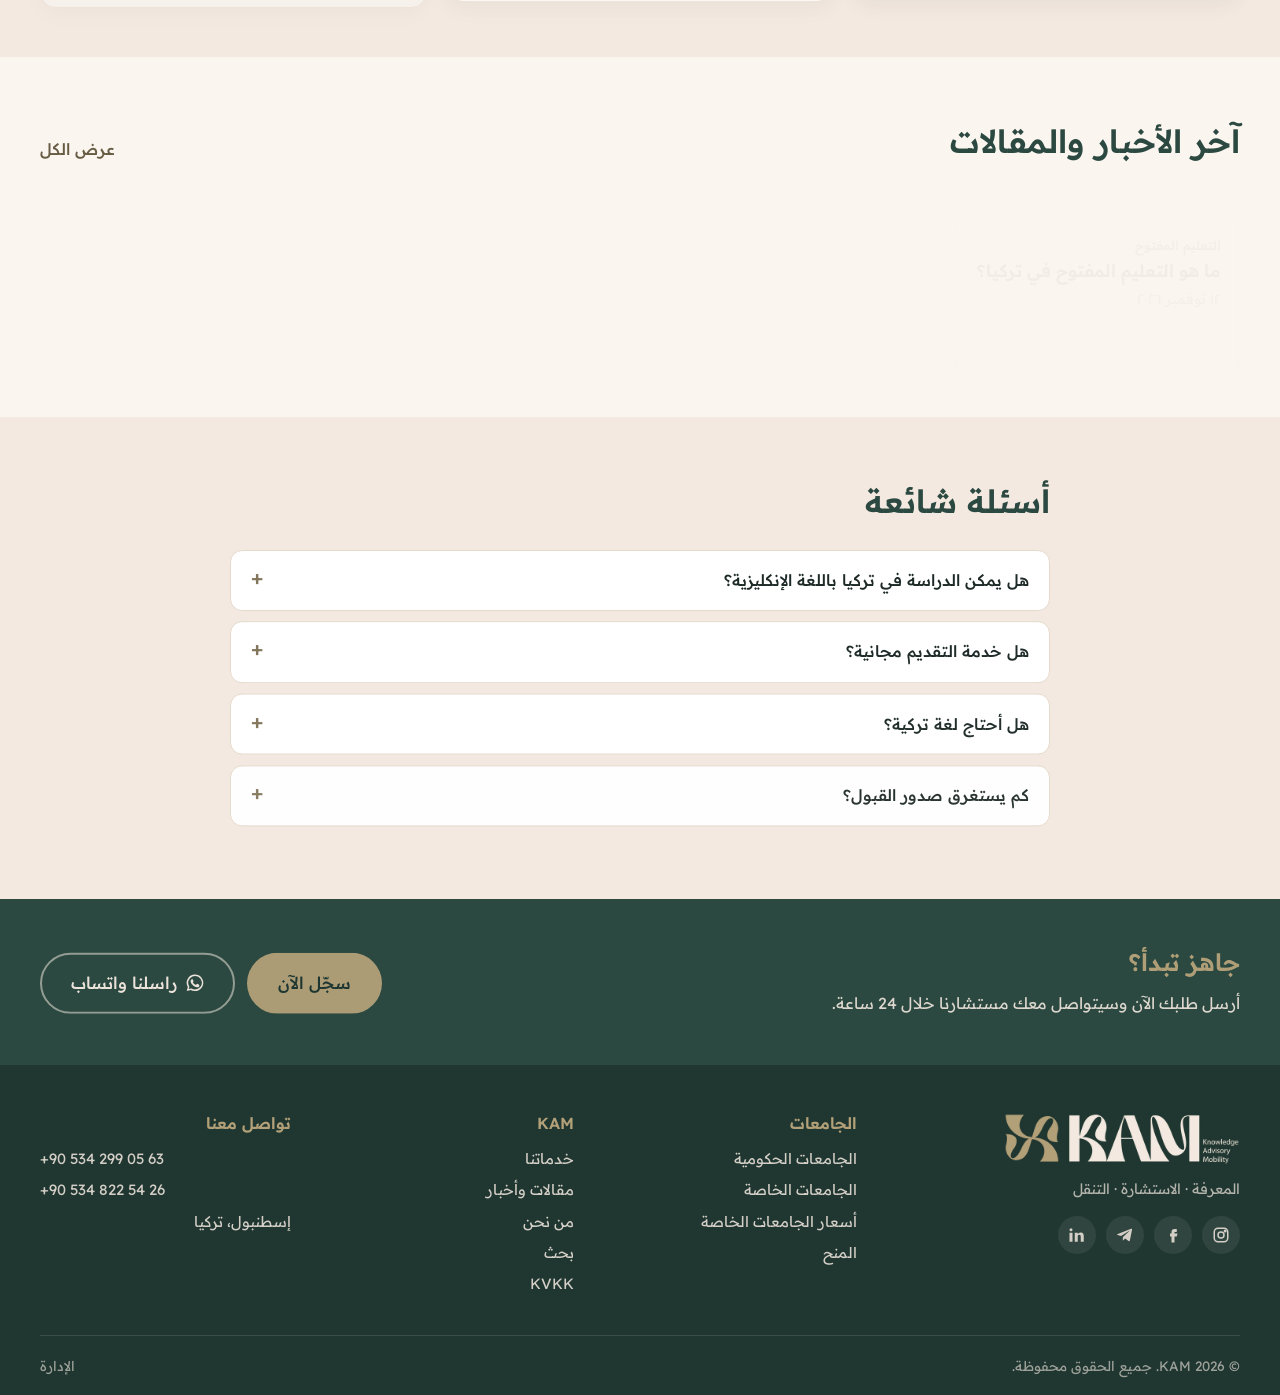
==== commit 65c34995: "Security hardening: two-step admin login enforced by the database, form spam limits, security header" ====
--- a/index.html
+++ b/index.html
@@ -21,7 +21,7 @@
   <link rel="preconnect" href="https://fonts.googleapis.com">
   <link rel="preconnect" href="https://fonts.gstatic.com" crossorigin>
   <link href="https://fonts.googleapis.com/css2?family=Readex+Pro:wght@300;400;500;600;700&display=swap" rel="stylesheet">
-  <link rel="stylesheet" href="css/site.css?v=202611152048">
+  <link rel="stylesheet" href="css/site.css?v=202611152100">
 </head>
 <body>
   <a class="skip-link" href="#app">Skip to content</a>
@@ -40,7 +40,7 @@
   <script defer src="assets/vendor/ScrollTrigger.min.js"></script>
   <script defer src="assets/vendor/SplitText.min.js"></script>
   <script defer src="assets/vendor/lenis.min.js"></script>
-  <script defer src="js/motion.js?v=202611152048"></script>
-  <script type="module" src="js/site.js?v=202611152048"></script>
+  <script defer src="js/motion.js?v=202611152100"></script>
+  <script type="module" src="js/site.js?v=202611152100"></script>
 </body>
 </html>
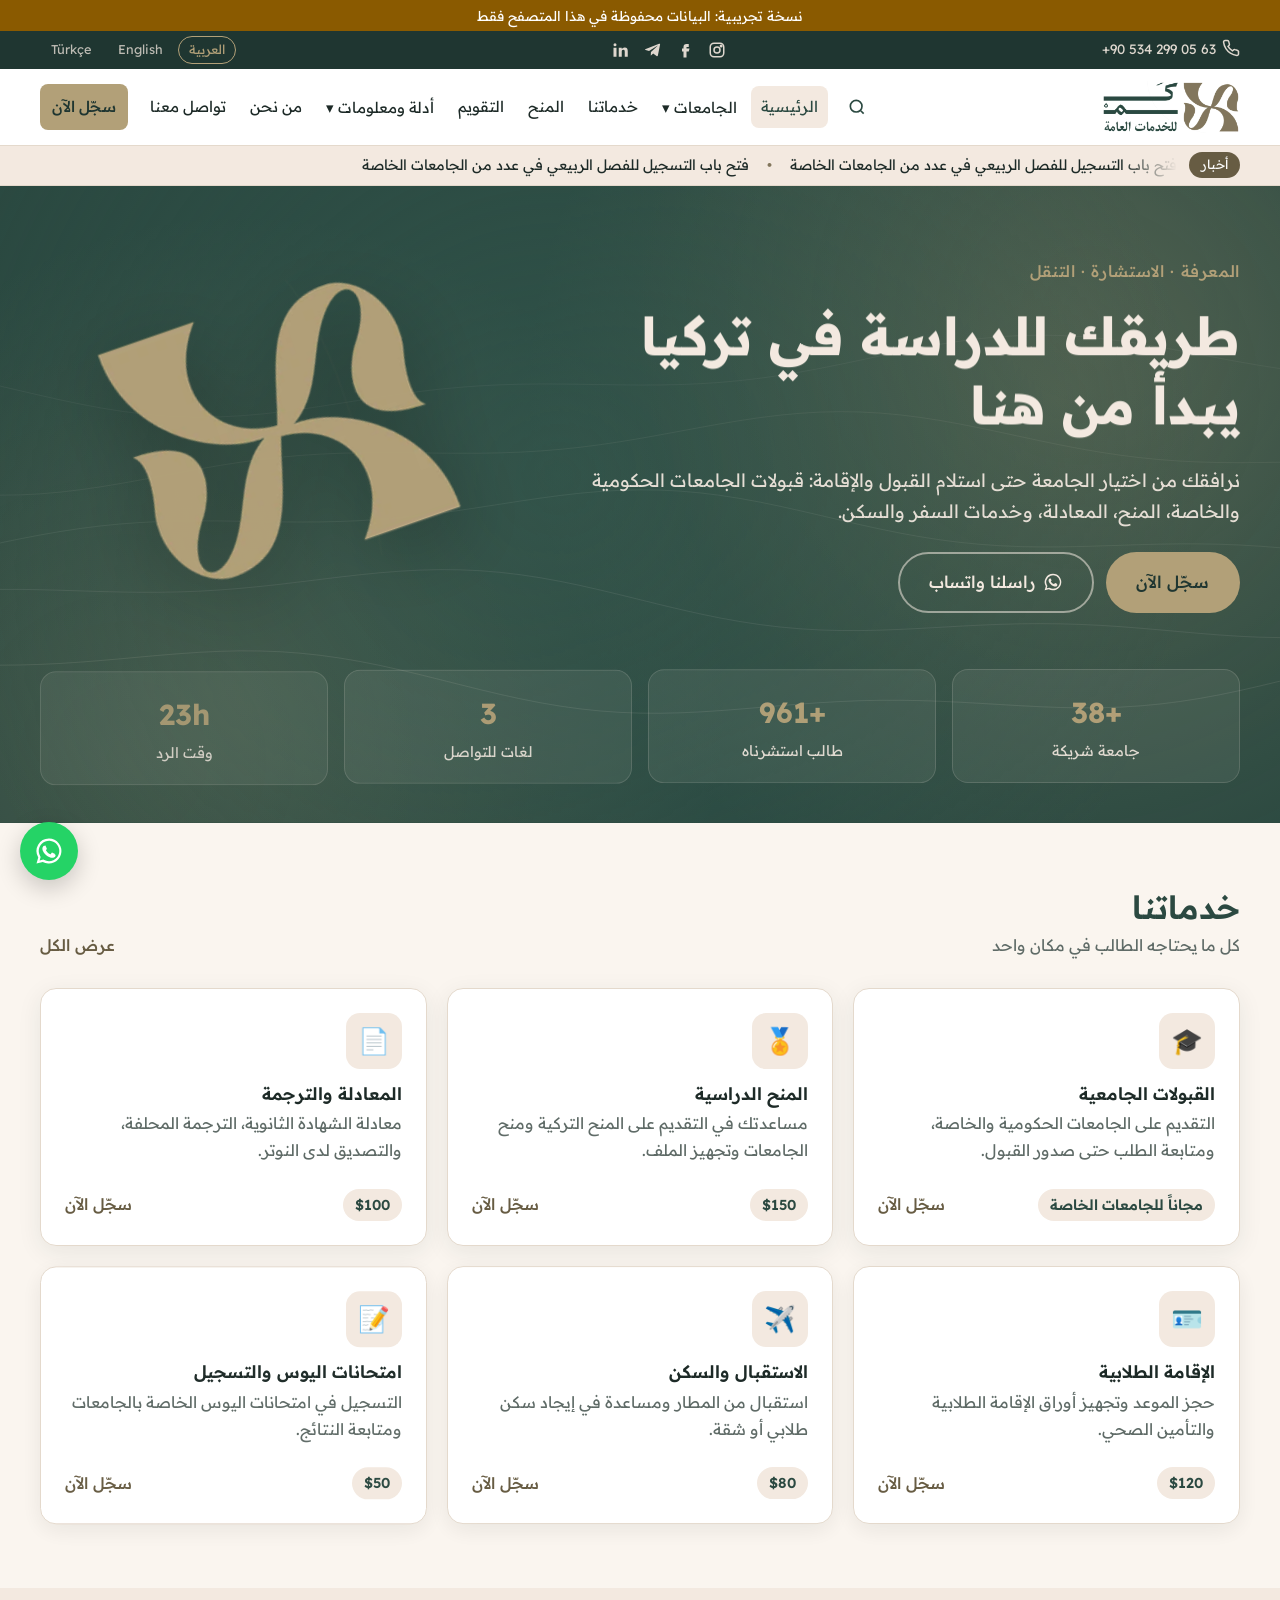
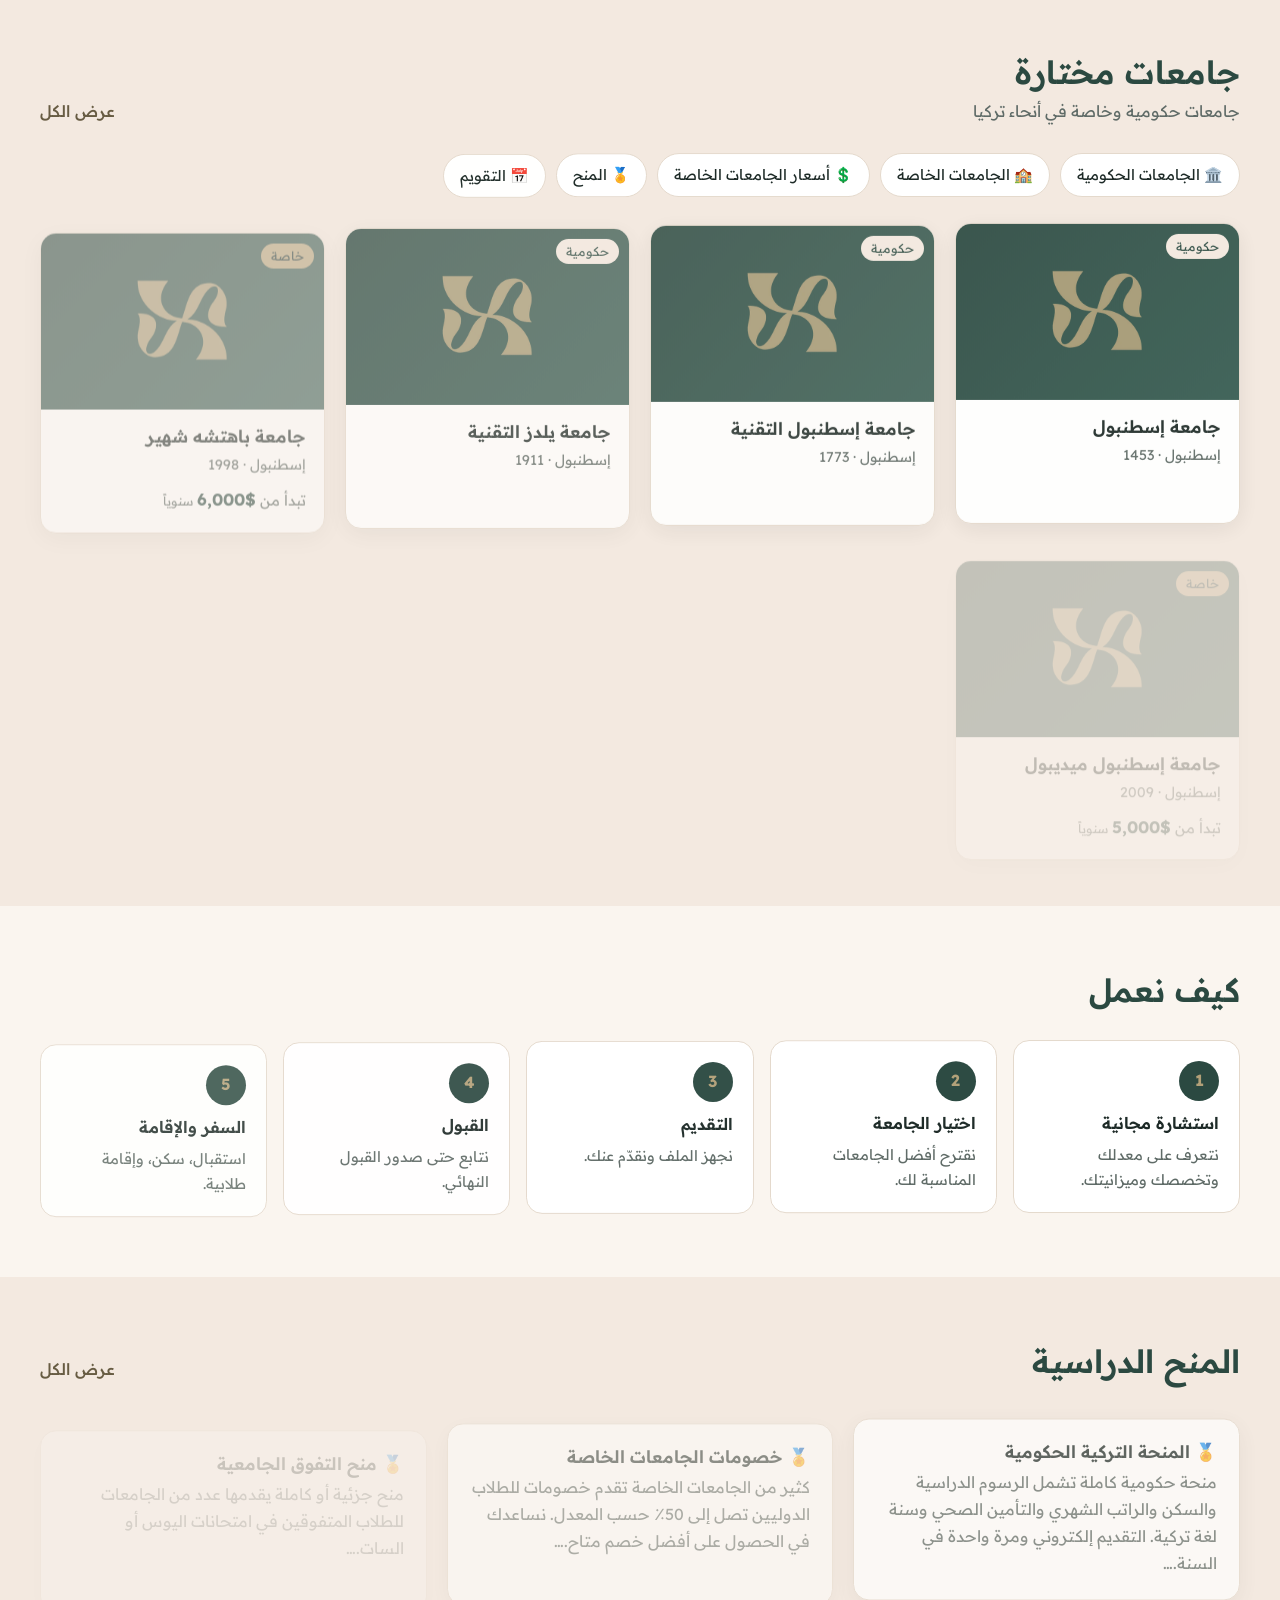
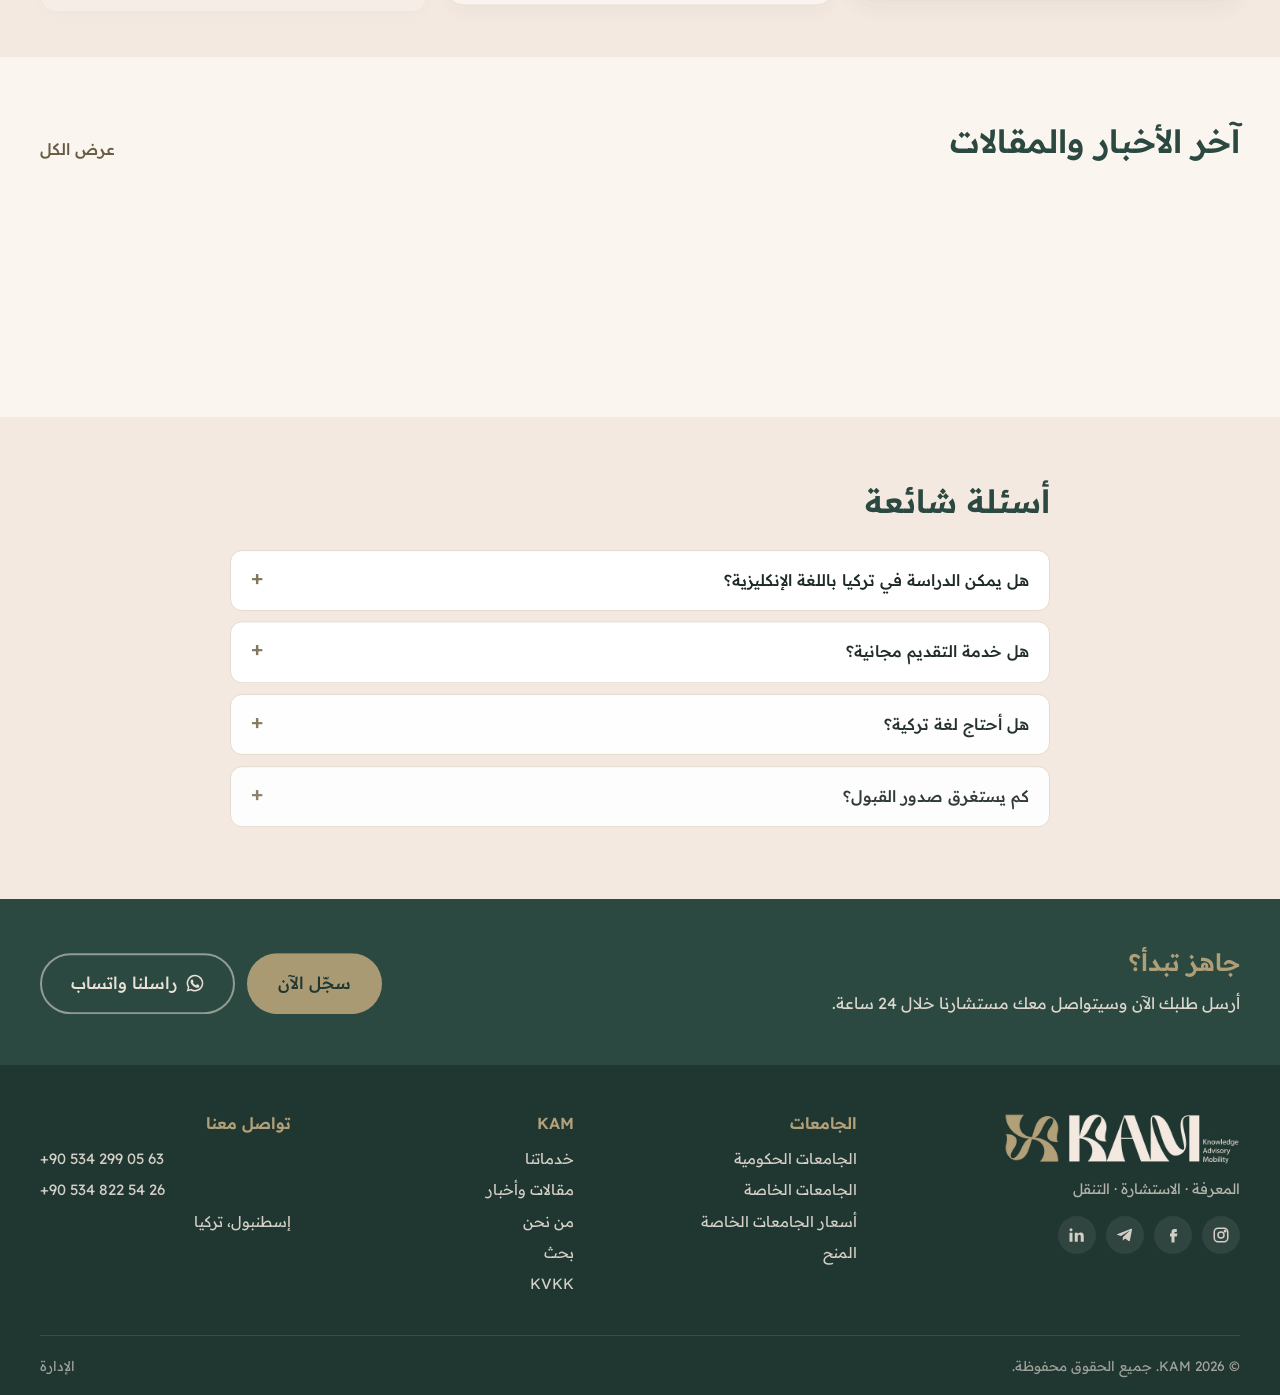
==== commit 02235e46: "Merge main into logo-spin" ====
--- a/index.html
+++ b/index.html
@@ -21,7 +21,7 @@
   <link rel="preconnect" href="https://fonts.googleapis.com">
   <link rel="preconnect" href="https://fonts.gstatic.com" crossorigin>
   <link href="https://fonts.googleapis.com/css2?family=Readex+Pro:wght@300;400;500;600;700&display=swap" rel="stylesheet">
-  <link rel="stylesheet" href="css/site.css?v=202611152100">
+  <link rel="stylesheet" href="css/site.css?v=202611152110">
 </head>
 <body>
   <a class="skip-link" href="#app">Skip to content</a>
@@ -40,7 +40,7 @@
   <script defer src="assets/vendor/ScrollTrigger.min.js"></script>
   <script defer src="assets/vendor/SplitText.min.js"></script>
   <script defer src="assets/vendor/lenis.min.js"></script>
-  <script defer src="js/motion.js?v=202611152100"></script>
-  <script type="module" src="js/site.js?v=202611152100"></script>
+  <script defer src="js/motion.js?v=202611152110"></script>
+  <script type="module" src="js/site.js?v=202611152110"></script>
 </body>
 </html>
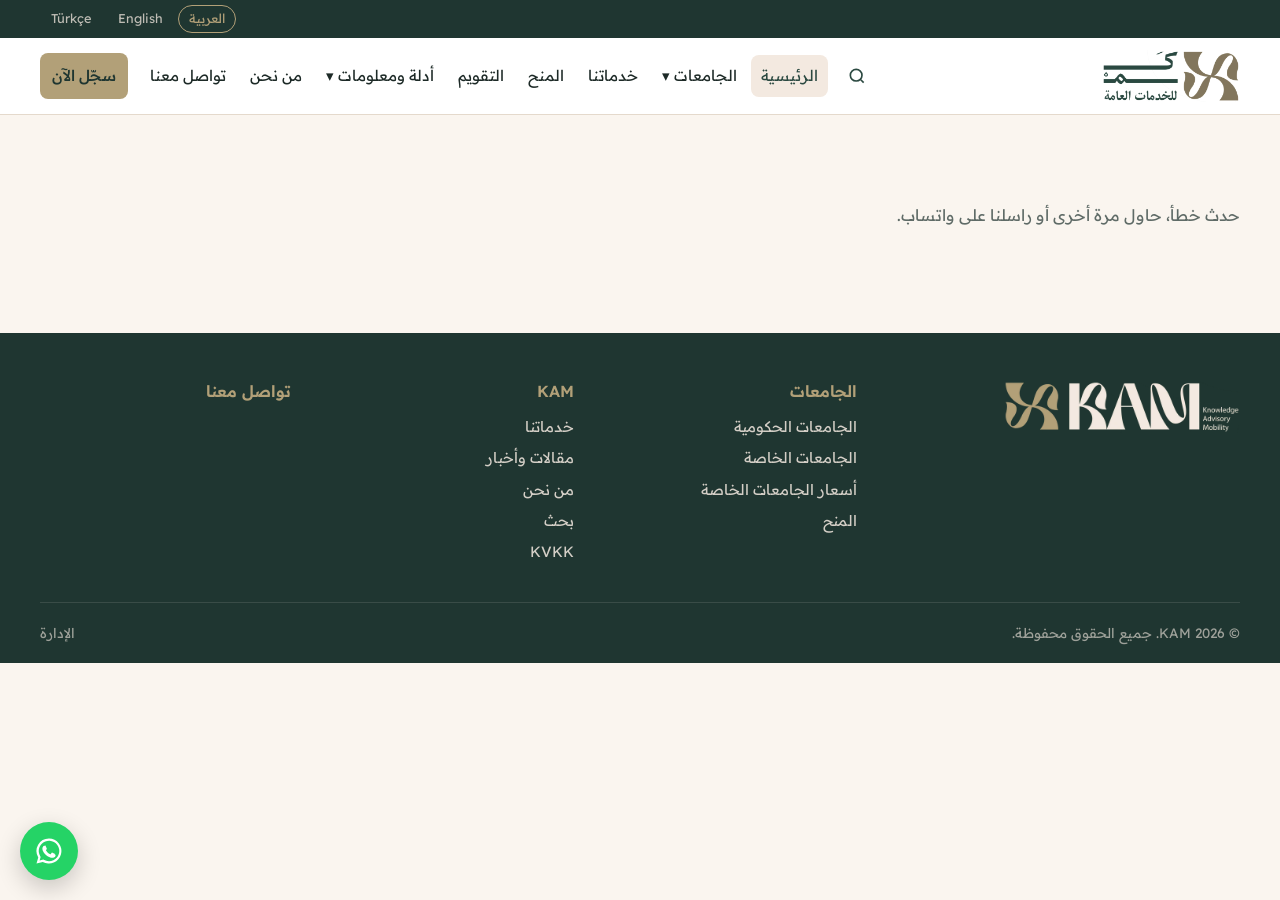
==== commit a1add0a4: "Connect the site to the Supabase project" ====
--- a/index.html
+++ b/index.html
@@ -21,7 +21,7 @@
   <link rel="preconnect" href="https://fonts.googleapis.com">
   <link rel="preconnect" href="https://fonts.gstatic.com" crossorigin>
   <link href="https://fonts.googleapis.com/css2?family=Readex+Pro:wght@300;400;500;600;700&display=swap" rel="stylesheet">
-  <link rel="stylesheet" href="css/site.css?v=202611152110">
+  <link rel="stylesheet" href="css/site.css?v=202611152155">
 </head>
 <body>
   <a class="skip-link" href="#app">Skip to content</a>
@@ -40,7 +40,7 @@
   <script defer src="assets/vendor/ScrollTrigger.min.js"></script>
   <script defer src="assets/vendor/SplitText.min.js"></script>
   <script defer src="assets/vendor/lenis.min.js"></script>
-  <script defer src="js/motion.js?v=202611152110"></script>
-  <script type="module" src="js/site.js?v=202611152110"></script>
+  <script defer src="js/motion.js?v=202611152155"></script>
+  <script type="module" src="js/site.js?v=202611152155"></script>
 </body>
 </html>
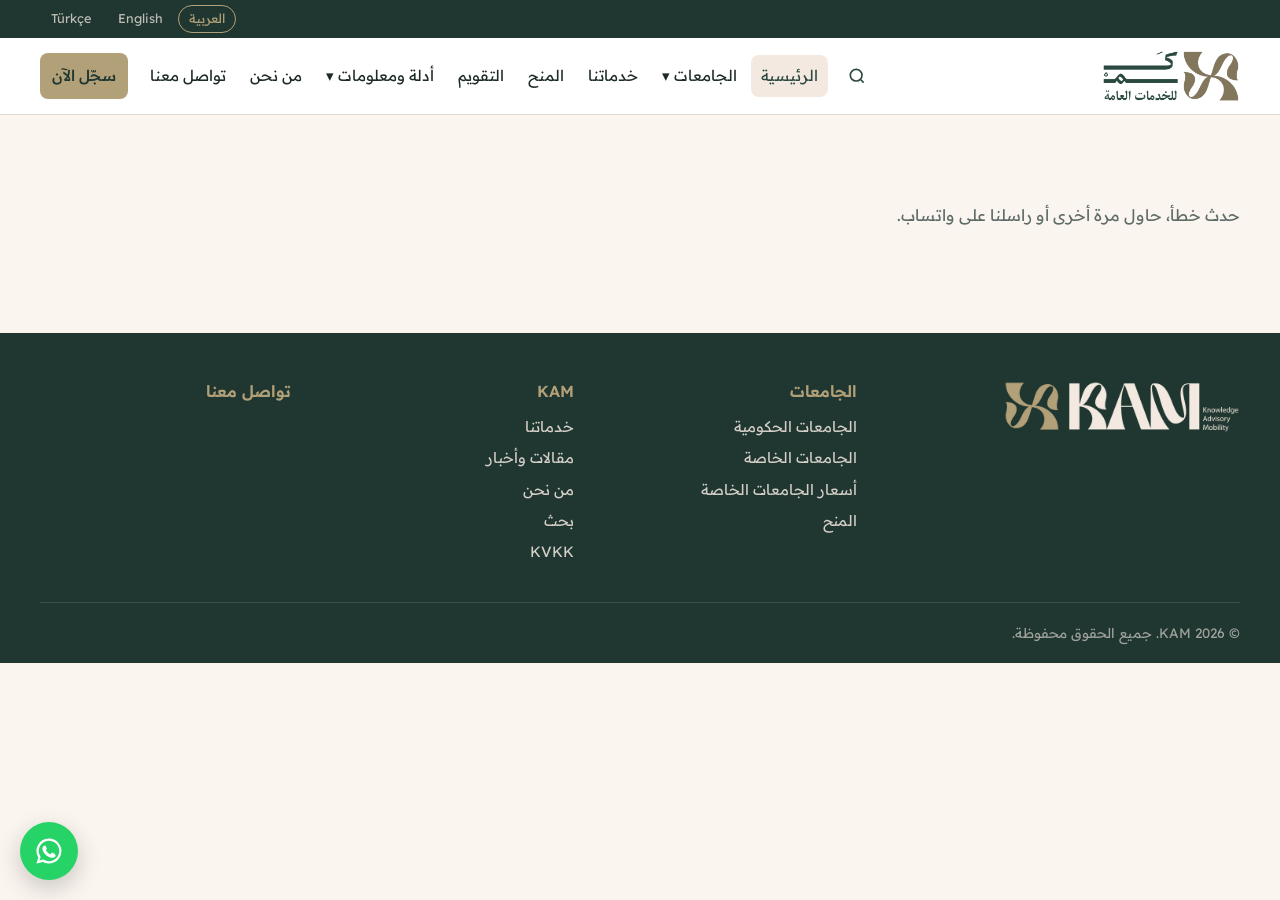
==== commit c738802c: "Hide the admin panel link from the public site" ====
--- a/index.html
+++ b/index.html
@@ -21,7 +21,7 @@
   <link rel="preconnect" href="https://fonts.googleapis.com">
   <link rel="preconnect" href="https://fonts.gstatic.com" crossorigin>
   <link href="https://fonts.googleapis.com/css2?family=Readex+Pro:wght@300;400;500;600;700&display=swap" rel="stylesheet">
-  <link rel="stylesheet" href="css/site.css?v=202611152155">
+  <link rel="stylesheet" href="css/site.css?v=202611152340">
 </head>
 <body>
   <a class="skip-link" href="#app">Skip to content</a>
@@ -40,7 +40,7 @@
   <script defer src="assets/vendor/ScrollTrigger.min.js"></script>
   <script defer src="assets/vendor/SplitText.min.js"></script>
   <script defer src="assets/vendor/lenis.min.js"></script>
-  <script defer src="js/motion.js?v=202611152155"></script>
-  <script type="module" src="js/site.js?v=202611152155"></script>
+  <script defer src="js/motion.js?v=202611152340"></script>
+  <script type="module" src="js/site.js?v=202611152340"></script>
 </body>
 </html>
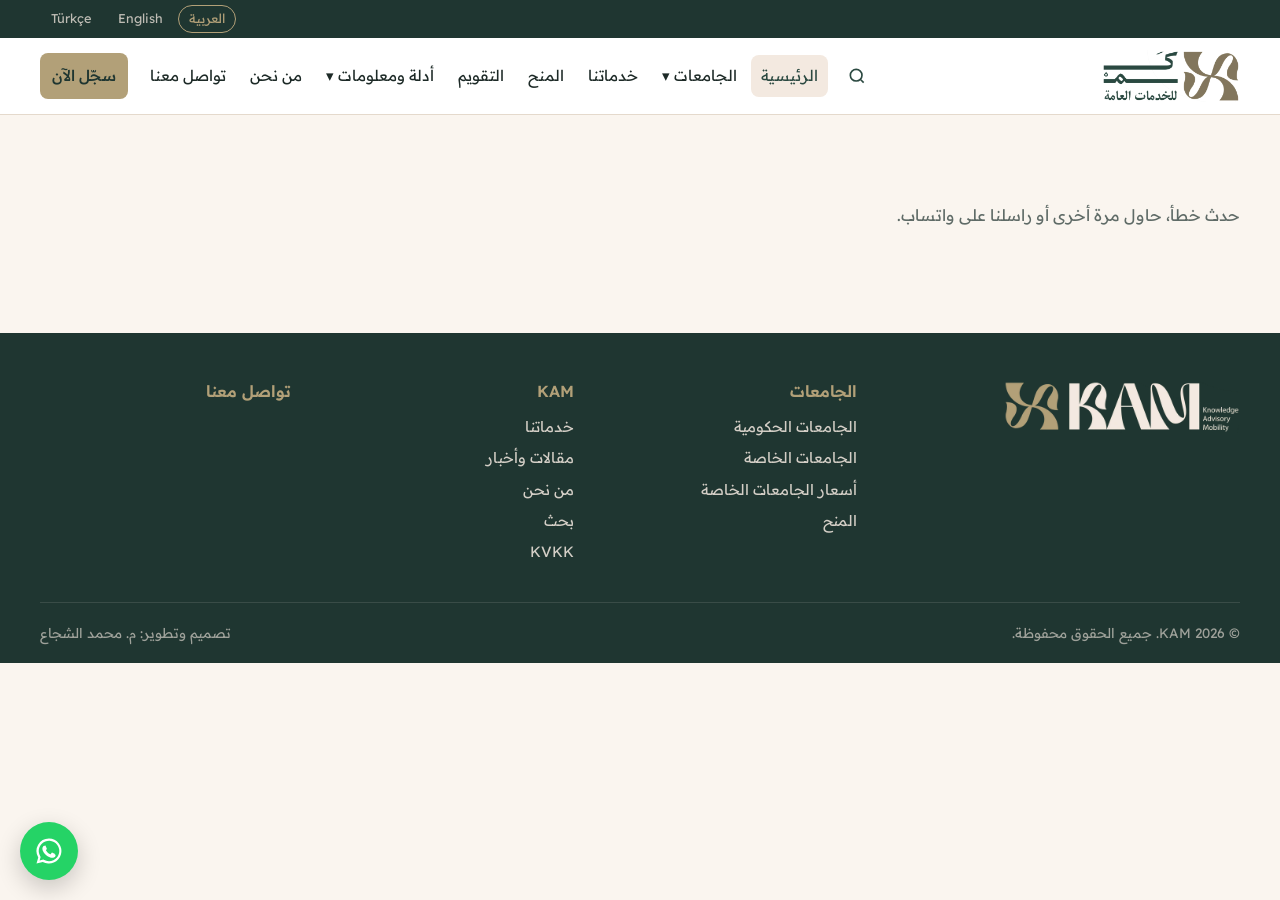
==== commit 0b441813: "Add developer credit to the footer" ====
--- a/index.html
+++ b/index.html
@@ -21,7 +21,7 @@
   <link rel="preconnect" href="https://fonts.googleapis.com">
   <link rel="preconnect" href="https://fonts.gstatic.com" crossorigin>
   <link href="https://fonts.googleapis.com/css2?family=Readex+Pro:wght@300;400;500;600;700&display=swap" rel="stylesheet">
-  <link rel="stylesheet" href="css/site.css?v=202611152340">
+  <link rel="stylesheet" href="css/site.css?v=202611152345">
 </head>
 <body>
   <a class="skip-link" href="#app">Skip to content</a>
@@ -40,7 +40,7 @@
   <script defer src="assets/vendor/ScrollTrigger.min.js"></script>
   <script defer src="assets/vendor/SplitText.min.js"></script>
   <script defer src="assets/vendor/lenis.min.js"></script>
-  <script defer src="js/motion.js?v=202611152340"></script>
-  <script type="module" src="js/site.js?v=202611152340"></script>
+  <script defer src="js/motion.js?v=202611152345"></script>
+  <script type="module" src="js/site.js?v=202611152345"></script>
 </body>
 </html>
